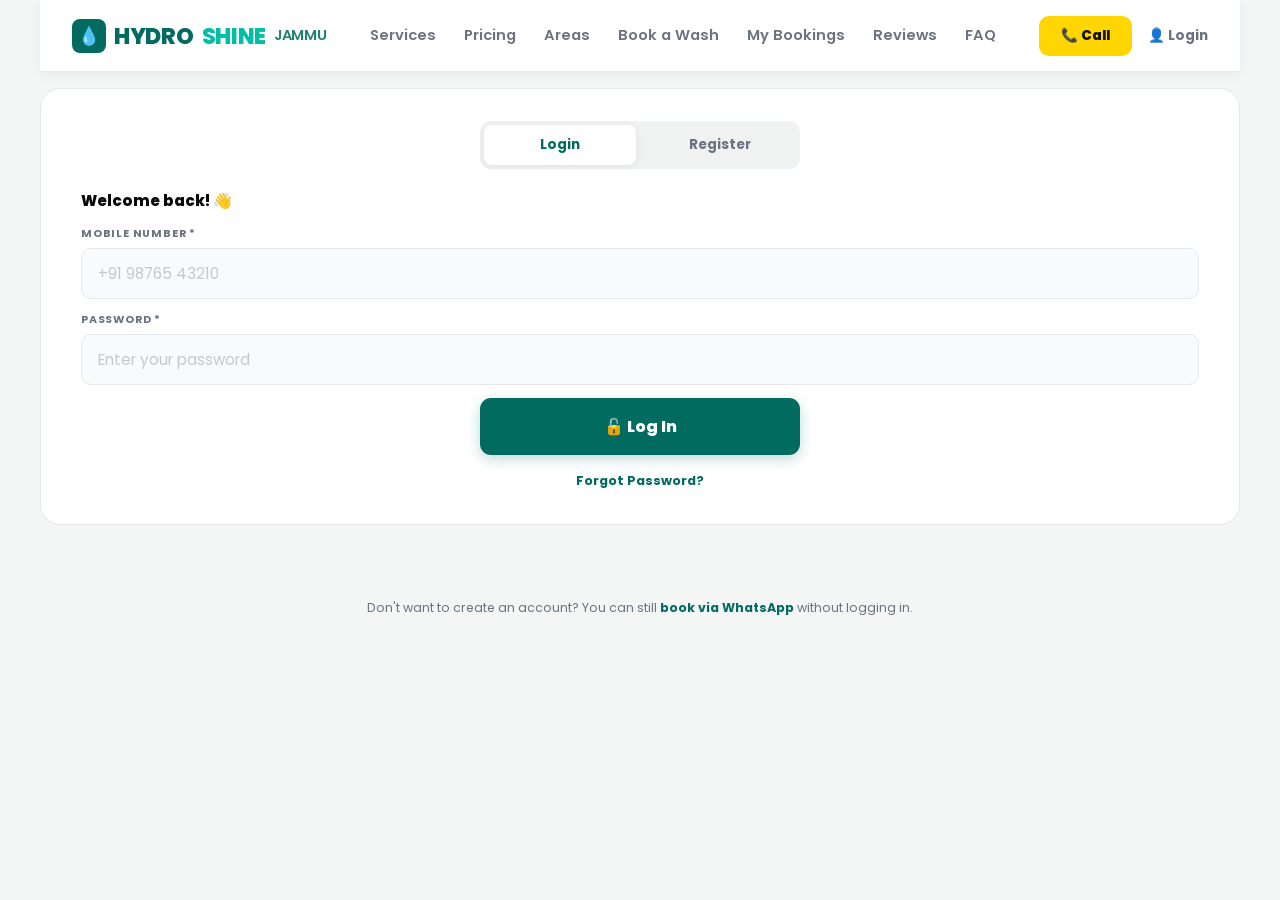
==== pages/account.html @ 2a0d4760 "Add files via upload" ====
<!DOCTYPE html>
<html lang="en">
<head>
<meta charset="UTF-8">
<meta name="viewport" content="width=device-width, initial-scale=1.0, maximum-scale=1.0, user-scalable=no">
<title>My Account — HydroShine Jammu</title>
<link href="https://fonts.googleapis.com/css2?family=Poppins:wght@400;500;600;700;800;900&display=swap" rel="stylesheet">
<link rel="stylesheet" href="app.css">
</head>
<body>

<!-- HEADER -->
<header class="header">
  <button class="back-btn" onclick="location.href='index.html'">←</button>
  <div class="header-logo desktop-only-logo" style="display:none"><div class="logo-ic">💧</div>HYDRO<span class="shine">SHINE</span> <span style="font-size:.65em;font-weight:600;opacity:.85">JAMMU</span></div>
  <div class="header-title">My Account</div>
  <a href="tel:9469793349" class="call-btn">📞 Call</a>
</header>

<!-- ───────── LOGGED OUT VIEW ───────── -->
<div id="authView" style="display:none">
  <div class="book-box rv" style="margin-top:16px">
    <div class="auth-tabs">
      <div class="auth-tab active" id="tabLogin" onclick="switchTab('login')">Login</div>
      <div class="auth-tab" id="tabRegister" onclick="switchTab('register')">Register</div>
    </div>

    <!-- LOGIN FORM -->
    <div id="loginForm">
      <h2 style="font-size:.95rem;margin-bottom:14px">Welcome back! 👋</h2>
      <div class="fg"><label>Mobile Number *</label><input class="fc" type="tel" id="l_phone" placeholder="+91 98765 43210" maxlength="15"><span class="ferr" id="le_phone">Enter a valid number</span></div>
      <div class="fg"><label>Password *</label><input class="fc" type="password" id="l_password" placeholder="Enter your password"><span class="ferr" id="le_password">Enter your password</span></div>
      <button class="sub-btn" id="loginBtn" onclick="doLogin()"><span id="loginTxt">🔓 Log In</span><div class="sp" id="loginSp"></div></button>
      <div style="text-align:center;margin-top:12px">
        <a href="forgot-password.html" style="color:var(--teal);font-size:.8rem;font-weight:700">Forgot Password?</a>
      </div>
      <div class="toast" id="loginToast"></div>
    </div>

    <!-- REGISTER FORM -->
    <div id="registerForm" style="display:none">
      <h2 style="font-size:.95rem;margin-bottom:14px">Create your account ✨</h2>
      <div class="fg"><label>Full Name *</label><input class="fc" type="text" id="r_name" placeholder="e.g. Rahul Sharma"><span class="ferr" id="re_name">Enter your name</span></div>
      <div class="fg"><label>Mobile Number *</label><input class="fc" type="tel" id="r_phone" placeholder="+91 98765 43210" maxlength="15"><span class="ferr" id="re_phone">Enter a valid number</span></div>
      <div class="fg"><label>Email *</label><input class="fc" type="email" id="r_email" placeholder="you@example.com"><span class="ferr" id="re_email">Enter a valid email (used for password reset)</span></div>
      <div class="fg"><label>Password *</label><input class="fc" type="password" id="r_password" placeholder="At least 6 characters"><span class="ferr" id="re_password">Min 6 characters required</span></div>
      <button class="sub-btn" id="registerBtn" onclick="doRegister()"><span id="registerTxt">✨ Create Account</span><div class="sp" id="registerSp"></div></button>
      <div class="toast" id="registerToast"></div>
    </div>
  </div>

  <div class="sec rv" style="text-align:center">
    <p style="font-size:.78rem;color:var(--gray);line-height:1.7">
      Don't want to create an account? You can still <a href="booking.html" style="color:var(--teal);font-weight:700">book via WhatsApp</a> without logging in.
    </p>
  </div>
</div>

<!-- ───────── LOGGED IN VIEW ───────── -->
<div id="profileView" style="display:none">
  <div class="profile-card rv">
    <div class="profile-avatar" id="avatarInitial">U</div>
    <div class="profile-name" id="profName">User</div>
    <div class="profile-detail" id="profPhone">📞 —</div>
    <div class="profile-detail" id="profEmail" style="display:none">✉️ —</div>
  </div>

  <div class="menu-list rv">
    <div class="menu-item" onclick="location.href='my-bookings.html'">
      <div class="mi-icon">📋</div>
      <div class="mi-text">My Bookings</div>
      <div class="mi-arrow">›</div>
    </div>
    <div class="menu-item" onclick="location.href='booking.html'">
      <div class="mi-icon">🚗</div>
      <div class="mi-text">Book a New Wash</div>
      <div class="mi-arrow">›</div>
    </div>
    <div class="menu-item" onclick="toggleEdit()">
      <div class="mi-icon">✏️</div>
      <div class="mi-text">Edit Profile</div>
      <div class="mi-arrow">›</div>
    </div>
    <div class="menu-item" onclick="window.open('https://wa.me/919469793349','_blank')">
      <div class="mi-icon">💬</div>
      <div class="mi-text">Contact Support</div>
      <div class="mi-arrow">›</div>
    </div>
    <div class="menu-item" onclick="doLogout()" style="border-color:rgba(239,68,68,.2)">
      <div class="mi-icon">🚪</div>
      <div class="mi-text" style="color:#EF4444">Log Out</div>
      <div class="mi-arrow">›</div>
    </div>
  </div>

  <!-- EDIT PROFILE FORM (hidden by default) -->
  <div class="book-box rv" id="editForm" style="display:none">
    <h2 style="font-size:.95rem">Edit Profile</h2>
    <div class="fg"><label>Full Name</label><input class="fc" type="text" id="e_name"></div>
    <div class="fg"><label>Email</label><input class="fc" type="email" id="e_email" placeholder="you@example.com"></div>
    <button class="sub-btn" id="saveBtn" onclick="saveProfile()"><span id="saveTxt">💾 Save Changes</span><div class="sp" id="saveSp"></div></button>
    <div class="toast" id="editToast"></div>
  </div>
</div>

<!-- BOTTOM NAV -->
<nav class="bottom-nav">
  <div class="bn-item" id="nav-home" onclick="location.href='index.html'"><div class="bn-ic">🏠</div><div class="bn-lbl">Home</div></div>
  <div class="bn-item" id="nav-services" onclick="location.href='index.html#services'"><div class="bn-ic">🚗</div><div class="bn-lbl">Services</div></div>
  <div class="bn-item" id="nav-bookings" onclick="location.href='my-bookings.html'"><div class="bn-ic">📋</div><div class="bn-lbl">My Bookings</div></div>
  <div class="bn-item" id="nav-call" onclick="location.href='tel:9469793349'"><div class="bn-ic">📞</div><div class="bn-lbl">Call</div></div>
  <div class="bn-item active" id="nav-account" onclick="location.href='account.html'"><div class="bn-ic">👤</div><div class="bn-lbl">Account</div></div>
</nav>

<script src="images.js"></script>
<script>window.HS_PAGE="account";</script>
<script src="app.js"></script>
<script>
function switchTab(tab){
  document.getElementById('tabLogin').classList.toggle('active', tab==='login');
  document.getElementById('tabRegister').classList.toggle('active', tab==='register');
  document.getElementById('loginForm').style.display = tab==='login' ? 'block':'none';
  document.getElementById('registerForm').style.display = tab==='register' ? 'block':'none';
}

function showAuthToast(id, type, msg){
  const t = document.getElementById(id);
  t.className = 'toast ' + type;
  t.textContent = msg;
  t.style.display = 'block';
  setTimeout(()=>t.style.display='none', 6000);
}

async function doLogin(){
  const phone = document.getElementById('l_phone').value.trim();
  const pass = document.getElementById('l_password').value;
  const ok = vf('l_phone','le_phone', /^[0-9+\s\-]{7,15}$/.test(phone)) & vf('l_password','le_password', pass.length>0);
  if(!ok) return;

  if(!BACKEND_URL){ showAuthToast('loginToast','bad','Backend not configured yet. Please ask the site owner to set it up.'); return; }

  const btn=document.getElementById('loginBtn'), txt=document.getElementById('loginTxt'), sp=document.getElementById('loginSp');
  btn.disabled=true; txt.textContent='Logging in…'; sp.style.display='block';

  try{
    const j = await apiPost('/api/login', {phone, password: pass});
    if(j.success){
      setToken(j.token);
      setUser(j.user);
      showAuthToast('loginToast','ok','✅ Logged in! Redirecting...');
      setTimeout(()=>location.reload(), 800);
    } else {
      showAuthToast('loginToast','bad', j.message || 'Login failed');
    }
  }catch(e){
    showAuthToast('loginToast','bad','Connection error. Please try again.');
  }
  btn.disabled=false; txt.textContent='🔓 Log In'; sp.style.display='none';
}

async function doRegister(){
  const name = document.getElementById('r_name').value.trim();
  const phone = document.getElementById('r_phone').value.trim();
  const email = document.getElementById('r_email').value.trim();
  const pass = document.getElementById('r_password').value;

  const ok =
    vf('r_name','re_name', name.length>=2) &
    vf('r_phone','re_phone', /^[0-9+\s\-]{7,15}$/.test(phone)) &
    vf('r_email','re_email', /^[^\s@]+@[^\s@]+\.[^\s@]+$/.test(email)) &
    vf('r_password','re_password', pass.length>=6);
  if(!ok) return;

  if(!BACKEND_URL){ showAuthToast('registerToast','bad','Backend not configured yet. Please ask the site owner to set it up.'); return; }

  const btn=document.getElementById('registerBtn'), txt=document.getElementById('registerTxt'), sp=document.getElementById('registerSp');
  btn.disabled=true; txt.textContent='Creating account…'; sp.style.display='block';

  try{
    const j = await apiPost('/api/register', {name, phone, email, password: pass});
    if(j.success){
      setToken(j.token);
      setUser(j.user);
      showAuthToast('registerToast','ok','✅ Account created! Redirecting...');
      setTimeout(()=>location.reload(), 800);
    } else {
      showAuthToast('registerToast','bad', j.message || 'Registration failed');
    }
  }catch(e){
    showAuthToast('registerToast','bad','Connection error. Please try again.');
  }
  btn.disabled=false; txt.textContent='✨ Create Account'; sp.style.display='none';
}

function doLogout(){
  if(BACKEND_URL) apiPost('/api/logout', {}, true).catch(()=>{});
  clearToken();
  location.reload();
}

function toggleEdit(){
  const el = document.getElementById('editForm');
  const user = getUser();
  if(user){
    document.getElementById('e_name').value = user.name || '';
    document.getElementById('e_email').value = user.email || '';
  }
  el.style.display = el.style.display==='none' ? 'block' : 'none';
  if(el.style.display==='block') el.scrollIntoView({behavior:'smooth'});
}

async function saveProfile(){
  const name = document.getElementById('e_name').value.trim();
  const email = document.getElementById('e_email').value.trim();
  if(!BACKEND_URL){ showAuthToast('editToast','bad','Backend not configured yet.'); return; }

  const btn=document.getElementById('saveBtn'), txt=document.getElementById('saveTxt'), sp=document.getElementById('saveSp');
  btn.disabled=true; txt.textContent='Saving…'; sp.style.display='block';

  try{
    const j = await apiPost('/api/profile', {name, email}, true);
    if(j.success){
      const user = getUser();
      user.name = name; user.email = email;
      setUser(user);
      showAuthToast('editToast','ok','✅ Profile updated!');
      renderProfile();
    } else {
      showAuthToast('editToast','bad', j.message || 'Update failed');
    }
  }catch(e){
    showAuthToast('editToast','bad','Connection error.');
  }
  btn.disabled=false; txt.textContent='💾 Save Changes'; sp.style.display='none';
}

function renderProfile(){
  const user = getUser();
  if(!user) return;
  document.getElementById('avatarInitial').textContent = (user.name||'U').charAt(0).toUpperCase();
  document.getElementById('profName').textContent = user.name || 'User';
  document.getElementById('profPhone').textContent = '📞 ' + (user.phone || '—');
  if(user.email){
    document.getElementById('profEmail').style.display = 'block';
    document.getElementById('profEmail').textContent = '✉️ ' + user.email;
  }
}

// INIT
if(isLoggedIn()){
  document.getElementById('profileView').style.display = 'block';
  renderProfile();
} else {
  document.getElementById('authView').style.display = 'block';
}
</script>
</body>
</html>
---- pages/app.css ----
:root{
  --teal:#006B5E;--teal2:#00897B;--teal3:#00BFA5;
  --yellow:#FFD600;--yellow2:#FFC107;
  --dark:#0A0A0A;--white:#FFFFFF;
  --bg:#F4F6F5;--card:#FFFFFF;
  --gray:#6B7280;--gray2:#9CA3AF;
  --border:#E5E7EB;
  --font:'Poppins',sans-serif;
  --r:14px;--r-sm:10px;--bottom-h:68px;
}
*{margin:0;padding:0;box-sizing:border-box;-webkit-tap-highlight-color:transparent}
html{scroll-behavior:smooth}
body{font-family:var(--font);background:var(--bg);color:var(--dark);max-width:480px;margin:0 auto;min-height:100vh;overflow-x:hidden;padding-bottom:var(--bottom-h)}
a{text-decoration:none;color:inherit}
button{cursor:pointer;font-family:var(--font);border:none}
::-webkit-scrollbar{display:none}

/* OFFER BAR */
.offer-bar{background:var(--yellow);padding:9px 16px;text-align:center;font-size:.72rem;font-weight:700;color:#111;line-height:1.5}
.offer-bar span{color:var(--teal);font-size:.82rem}

/* HEADER */
.header{background:var(--teal);padding:0 16px;height:58px;display:flex;align-items:center;justify-content:space-between;position:sticky;top:0;z-index:100;box-shadow:0 2px 12px rgba(0,0,0,.2)}
.header-logo{display:flex;align-items:center;gap:8px;color:#fff;font-size:1.1rem;font-weight:800;letter-spacing:-.3px}
.logo-ic{width:34px;height:34px;background:rgba(255,255,255,.18);border-radius:8px;display:flex;align-items:center;justify-content:center;font-size:1.1rem}
.shine{color:var(--yellow)}
.call-btn{background:var(--yellow);color:#111;padding:7px 14px;border-radius:8px;font-size:.75rem;font-weight:800;display:flex;align-items:center;gap:5px}
.hbg-btn{background:rgba(255,255,255,.15);border:none;color:#fff;width:36px;height:36px;border-radius:8px;display:flex;align-items:center;justify-content:center;font-size:1.1rem;cursor:pointer}
.back-btn{background:rgba(255,255,255,.15);border:none;color:#fff;width:36px;height:36px;border-radius:8px;display:flex;align-items:center;justify-content:center;font-size:1.2rem;cursor:pointer}
.header-title{color:#fff;font-size:1.02rem;font-weight:800}

/* DRAWER */
.drawer-overlay{display:none;position:fixed;inset:0;z-index:200;background:rgba(0,0,0,.55)}
.drawer-overlay.show{display:block}
.drawer{position:fixed;top:0;left:-280px;bottom:0;width:280px;z-index:201;background:#fff;transition:left .3s ease;overflow-y:auto}
.drawer.open{left:0}
.drawer-head{background:var(--teal);padding:20px 18px;display:flex;align-items:center;gap:10px}
.drawer-head .logo-text{color:#fff;font-size:1.05rem;font-weight:800}
.drawer-close{margin-left:auto;background:rgba(255,255,255,.15);border:none;color:#fff;width:32px;height:32px;border-radius:8px;font-size:1.1rem;cursor:pointer;display:flex;align-items:center;justify-content:center}
.drawer-links a{display:flex;align-items:center;gap:12px;padding:14px 18px;font-size:.88rem;font-weight:600;color:#333;border-bottom:1px solid #f0f0f0;transition:background .15s}
.drawer-links a:hover,.drawer-links a:active{background:#f5faf8;color:var(--teal)}
.drawer-links a .di{font-size:1rem;width:20px;text-align:center}
.drawer-contact{padding:16px 18px;background:#f8faf9;border-top:1px solid #eee}
.drawer-contact h4{font-size:.72rem;font-weight:700;color:var(--gray);text-transform:uppercase;letter-spacing:1px;margin-bottom:10px}
.drawer-contact a{display:flex;align-items:center;gap:8px;font-size:.84rem;font-weight:600;color:#333;margin-bottom:8px}

/* SECTIONS */
.sec{padding:16px 16px}
.sec-head{display:flex;align-items:center;justify-content:space-between;margin-bottom:14px}
.sec-head h2{font-size:.97rem;font-weight:800;color:var(--dark)}
.view-all{background:var(--yellow);color:#111;padding:6px 14px;border-radius:100px;font-size:.7rem;font-weight:700}
.divider{height:8px;background:var(--bg)}
.sec-ey{font-size:.68rem;font-weight:700;color:var(--teal);letter-spacing:1.5px;text-transform:uppercase;margin-bottom:6px}

/* HERO SLIDER */
.hero-slider{position:relative;overflow:hidden;background:#000;border-bottom:1px solid #eee}
.slides{display:flex;transition:transform .42s ease}
.slide{min-width:100%;position:relative;overflow:hidden}
.slide-img{width:100%;height:215px;object-fit:cover;object-position:center;display:block}
.slide-overlay{position:absolute;inset:0;background:linear-gradient(90deg,rgba(0,60,52,.88) 0%,rgba(0,50,44,.45) 55%,transparent 100%)}
.slide-content{position:absolute;inset:0;padding:20px 18px;display:flex;flex-direction:column;justify-content:center}
.slide-tag{display:inline-block;background:var(--yellow);color:#111;font-size:.6rem;font-weight:800;padding:4px 10px;border-radius:100px;margin-bottom:9px;letter-spacing:.5px;text-transform:uppercase;width:fit-content}
.slide-h{font-size:1.08rem;font-weight:900;color:#fff;line-height:1.2;margin-bottom:5px;max-width:200px;letter-spacing:-.3px}
.slide-sub{font-size:.7rem;color:rgba(255,255,255,.85);margin-bottom:12px;line-height:1.5;max-width:190px}
.slide-price{display:flex;align-items:baseline;gap:7px;margin-bottom:13px}
.slide-price .new{font-size:1.3rem;font-weight:900;color:var(--yellow)}
.slide-price .old{font-size:.75rem;color:rgba(255,255,255,.45);text-decoration:line-through}
.slide-book{display:inline-flex;align-items:center;gap:6px;background:var(--yellow);color:#111;padding:9px 16px;border-radius:9px;font-size:.78rem;font-weight:800;width:fit-content}
.slide-dots{display:flex;justify-content:center;gap:6px;padding:10px 0 8px;background:#fff}
.dot{width:6px;height:6px;border-radius:50%;background:var(--border);transition:all .2s;cursor:pointer}
.dot.active{width:20px;border-radius:3px;background:var(--teal)}

/* SERVICE GRID */
.svc-grid{display:grid;grid-template-columns:repeat(4,1fr);gap:10px}
.svc-item{background:var(--card);border:1.5px solid var(--border);border-radius:var(--r);overflow:hidden;cursor:pointer;transition:all .18s}
.svc-item:active{transform:scale(.94);opacity:.9}
.svc-item:hover{border-color:var(--teal3)}
.svc-img{width:100%;aspect-ratio:1/1;object-fit:cover;object-position:center;display:block}
.svc-lbl{font-size:.6rem;font-weight:700;color:var(--dark);text-align:center;padding:6px 3px 7px;line-height:1.3;background:#fff}

/* PRICING SCROLL */
.price-scroll{display:flex;gap:12px;overflow-x:auto;padding-bottom:4px;scroll-snap-type:x mandatory}
.price-scroll::-webkit-scrollbar{display:none}
.price-card{min-width:190px;background:var(--card);border:1.5px solid var(--border);border-radius:var(--r);overflow:hidden;scroll-snap-align:start;flex-shrink:0;transition:border-color .2s}
.price-card:hover{border-color:var(--teal3)}
.price-card.featured{background:linear-gradient(145deg,#003D35,#005046);border-color:var(--teal3)}
.pc-img{width:100%;height:108px;object-fit:cover;object-position:center;display:block}
.pc-body{padding:13px 13px 15px}
.pc-badge{display:inline-block;background:var(--yellow);color:#111;font-size:.58rem;font-weight:800;padding:3px 8px;border-radius:100px;text-transform:uppercase;letter-spacing:.5px;margin-bottom:7px}
.pc-name{font-size:.84rem;font-weight:700;margin-bottom:5px;color:var(--dark)}
.price-card.featured .pc-name{color:#fff}
.pc-price{font-size:1.5rem;font-weight:900;color:var(--teal);line-height:1;margin-bottom:2px}
.price-card.featured .pc-price{color:var(--yellow)}
.pc-price sup{font-size:.75rem;vertical-align:super}
.pc-per{font-size:.67rem;color:var(--gray2);margin-bottom:9px}
.price-card.featured .pc-per{color:rgba(255,255,255,.5)}
.pc-feats{list-style:none;display:flex;flex-direction:column;gap:5px;margin-bottom:11px}
.pc-feat{display:flex;align-items:center;gap:5px;font-size:.69rem;color:var(--gray)}
.price-card.featured .pc-feat{color:rgba(255,255,255,.75)}
.pc-feat::before{content:'✓';color:var(--teal);font-weight:800;font-size:.67rem;flex-shrink:0}
.price-card.featured .pc-feat::before{color:var(--teal3)}
.pc-feat.no{opacity:.4}
.pc-feat.no::before{content:'—';color:var(--gray2)}
.pc-btn{display:block;width:100%;text-align:center;background:var(--teal);color:#fff;padding:10px;border-radius:9px;font-size:.77rem;font-weight:700;border:none;cursor:pointer;transition:background .2s}
.price-card.featured .pc-btn{background:var(--yellow);color:#111}

/* ADDONS */
.addon-grid{display:grid;grid-template-columns:repeat(2,1fr);gap:10px}
.addon-card{background:var(--card);border:1.5px solid var(--border);border-radius:var(--r);overflow:hidden;cursor:pointer;transition:all .2s}
.addon-card:hover{border-color:var(--teal3)}
.addon-card:active{transform:scale(.97)}
.addon-img{width:100%;height:88px;object-fit:cover;object-position:center;display:block}
.addon-body{padding:9px 12px 11px}
.addon-body h4{font-size:.78rem;font-weight:700;margin-bottom:2px}
.addon-price{font-size:.85rem;font-weight:800;color:var(--teal)}

/* WHY US */
.why-grid{display:grid;grid-template-columns:repeat(2,1fr);gap:10px}
.why-card{background:var(--card);border:1.5px solid var(--border);border-radius:var(--r);padding:14px 12px;text-align:center;transition:all .2s}
.why-card:hover{border-color:var(--teal3);background:#f0faf8}
.why-card .wico{font-size:1.6rem;margin-bottom:8px}
.why-card h4{font-size:.78rem;font-weight:700;margin-bottom:4px}
.why-card p{font-size:.7rem;color:var(--gray);line-height:1.5}

/* AREAS */
.areas-wrap{display:flex;flex-wrap:wrap;gap:8px}
.area-chip{background:var(--card);border:1.5px solid var(--border);padding:7px 12px;border-radius:100px;font-size:.72rem;font-weight:600;color:var(--gray);display:flex;align-items:center;gap:5px;transition:all .2s}
.area-chip:hover{border-color:var(--teal);color:var(--teal);background:#f0faf8}

/* FORM ELEMENTS */
.book-box{background:var(--card);margin:0 16px 16px;border-radius:var(--r);border:1.5px solid var(--border);padding:20px 16px}
.book-box h2{font-size:1rem;font-weight:800;margin-bottom:18px;color:var(--dark)}
.fg{display:flex;flex-direction:column;gap:6px;margin-bottom:13px}
.fg label{font-size:.68rem;font-weight:700;color:var(--gray);letter-spacing:.8px;text-transform:uppercase}
.fc{background:#F8FAFB;border:1.5px solid var(--border);color:var(--dark);padding:11px 13px;border-radius:10px;font-size:.87rem;font-family:var(--font);outline:none;width:100%;transition:border-color .2s,box-shadow .2s;-webkit-appearance:none}
.fc:focus{border-color:var(--teal);box-shadow:0 0 0 3px rgba(0,107,94,.1)}
.fc::placeholder{color:#C5C9CE}
.fc option{background:#fff}
textarea.fc{resize:vertical;min-height:78px}
.fc.err{border-color:#EF4444}
.ferr{font-size:.68rem;color:#EF4444;margin-top:2px;display:none}
.frow2{display:grid;grid-template-columns:1fr 1fr;gap:10px}
.sub-btn{width:100%;background:var(--teal);color:#fff;border:none;padding:14px;border-radius:11px;font-size:.92rem;font-weight:800;display:flex;align-items:center;justify-content:center;gap:9px;transition:all .2s;margin-top:4px;box-shadow:0 4px 14px rgba(0,107,94,.25)}
.sub-btn:hover:not(:disabled){background:var(--teal2);transform:translateY(-1px)}
.sub-btn:disabled{opacity:.5;cursor:not-allowed}
.sub-btn.outline{background:transparent;color:var(--teal);border:1.5px solid var(--teal);box-shadow:none}
.sub-btn.outline:hover{background:rgba(0,107,94,.06)}
.sub-btn.danger{background:#EF4444;box-shadow:0 4px 14px rgba(239,68,68,.25)}
.sub-btn.danger:hover{background:#dc2626}
.sp{width:16px;height:16px;border:2px solid rgba(255,255,255,.3);border-top-color:#fff;border-radius:50%;animation:spin .6s linear infinite;display:none}
@keyframes spin{to{transform:rotate(360deg)}}
.toast{display:none;margin-top:12px;padding:12px 14px;border-radius:10px;font-size:.82rem;font-weight:600;text-align:center}
.toast.ok{background:rgba(0,191,165,.1);border:1.5px solid rgba(0,191,165,.3);color:var(--teal)}
.toast.bad{background:rgba(239,68,68,.1);border:1.5px solid rgba(239,68,68,.25);color:#EF4444}

/* REVIEWS */
.rev-scroll{display:flex;gap:12px;overflow-x:auto;padding-bottom:4px;scroll-snap-type:x mandatory}
.rev-card{min-width:260px;background:var(--card);border:1.5px solid var(--border);border-radius:var(--r);padding:16px;scroll-snap-align:start;flex-shrink:0}
.rev-card:hover{border-color:var(--teal3)}
.stars{color:var(--yellow2);font-size:.82rem;letter-spacing:2px;margin-bottom:8px}
.rev-text{font-size:.78rem;color:var(--gray);line-height:1.7;font-style:italic;margin-bottom:12px}
.rev-who{display:flex;align-items:center;gap:8px}
.rev-av{width:34px;height:34px;border-radius:50%;background:linear-gradient(135deg,var(--teal),var(--teal3));display:flex;align-items:center;justify-content:center;font-weight:800;font-size:.85rem;color:#fff;flex-shrink:0}
.rev-name{font-size:.8rem;font-weight:700}
.rev-loc{font-size:.68rem;color:var(--gray2)}

/* FAQ */
.faq-list{display:flex;flex-direction:column;gap:8px}
.faqq{background:var(--card);border:1.5px solid var(--border);border-radius:var(--r-sm);overflow:hidden}
.faqq button{width:100%;background:none;border:none;color:var(--dark);padding:14px 16px;text-align:left;font-size:.83rem;font-weight:700;display:flex;justify-content:space-between;align-items:center;gap:12px;cursor:pointer}
.faqq .arr{color:var(--gray2);font-size:.65rem;transition:transform .25s;flex-shrink:0}
.faqq.open .arr{transform:rotate(180deg)}
.faqq .ans{max-height:0;overflow:hidden;transition:max-height .3s ease,padding .3s;padding:0 16px}
.faqq.open .ans{padding:0 16px 14px;max-height:180px}
.faqq .ans p{font-size:.78rem;color:var(--gray);line-height:1.75}

/* CONTACT */
.contact-strip{background:var(--teal);margin:0 16px 16px;border-radius:var(--r);padding:18px 16px}
.contact-strip h3{font-size:.9rem;font-weight:800;color:#fff;margin-bottom:12px}
.cl{display:flex;align-items:center;gap:10px;font-size:.83rem;font-weight:600;color:rgba(255,255,255,.9);margin-bottom:8px}
.cl .ci{font-size:.9rem;width:18px;text-align:center}
.wa-btn-full{display:flex;align-items:center;justify-content:center;gap:8px;background:var(--yellow);color:#111;padding:13px;border-radius:10px;font-size:.88rem;font-weight:800;margin-top:14px}

/* FOOTER */
.footer{background:var(--dark);padding:20px 16px;text-align:center}
.footer .logo-ft{display:flex;align-items:center;justify-content:center;gap:8px;font-size:1.05rem;font-weight:800;color:#fff;margin-bottom:8px}
.footer p{font-size:.72rem;color:#666;line-height:1.65}
.footer .ft-copy{font-size:.66rem;color:#444;margin-top:12px;padding-top:12px;border-top:1px solid #222}

/* BOTTOM NAV */
.bottom-nav{position:fixed;bottom:0;left:50%;transform:translateX(-50%);width:100%;max-width:480px;height:var(--bottom-h);background:#fff;border-top:1.5px solid var(--border);display:flex;z-index:100;box-shadow:0 -4px 20px rgba(0,0,0,.08)}
.bn-item{flex:1;display:flex;flex-direction:column;align-items:center;justify-content:center;gap:4px;cursor:pointer;transition:all .15s;padding:8px 0}
.bn-item.active .bn-ic,.bn-item.active .bn-lbl{color:var(--teal)}
.bn-item.active .bn-lbl{font-weight:700}
.bn-ic{font-size:1.25rem;color:var(--gray2);transition:color .2s}
.bn-lbl{font-size:.6rem;color:var(--gray2);font-weight:500;transition:color .2s}

/* WA FLOAT */
.wa-fl{position:fixed;bottom:80px;right:16px;z-index:200;width:50px;height:50px;border-radius:50%;background:#25D366;display:flex;align-items:center;justify-content:center;font-size:1.5rem;box-shadow:0 4px 16px rgba(37,211,102,.5);animation:wap 2.5s ease infinite}
@keyframes wap{0%,100%{box-shadow:0 4px 16px rgba(37,211,102,.4)}50%{box-shadow:0 4px 28px rgba(37,211,102,.75)}}

/* REVEAL */
.rv{opacity:0;transform:translateY(18px);transition:opacity .5s ease,transform .5s ease}
.rv.in{opacity:1;transform:none}

/* ───────── BOOKING CARDS (My Bookings page) ───────── */
.bk-card{background:var(--card);border:1.5px solid var(--border);border-radius:var(--r);padding:16px;margin-bottom:12px}
.bk-top{display:flex;justify-content:space-between;align-items:flex-start;margin-bottom:10px;gap:10px}
.bk-service{font-size:.9rem;font-weight:700;line-height:1.3}
.bk-status{font-size:.65rem;font-weight:800;padding:4px 10px;border-radius:100px;text-transform:uppercase;letter-spacing:.5px;white-space:nowrap}
.bk-status.pending{background:rgba(255,193,7,.15);color:#B45309}
.bk-status.confirmed{background:rgba(0,191,165,.15);color:var(--teal)}
.bk-status.cancelled{background:rgba(239,68,68,.12);color:#EF4444}
.bk-status.rejected{background:rgba(239,68,68,.12);color:#EF4444}
.bk-status.completed{background:rgba(99,102,241,.12);color:#6366F1}
.bk-row{display:flex;align-items:center;gap:7px;font-size:.78rem;color:var(--gray);margin-bottom:5px}
.bk-row .bi{width:16px;text-align:center;flex-shrink:0}
.bk-actions{display:flex;gap:8px;margin-top:12px}
.bk-cancel-btn{flex:1;background:rgba(239,68,68,.08);color:#EF4444;border:1.5px solid rgba(239,68,68,.25);padding:9px;border-radius:9px;font-size:.78rem;font-weight:700;transition:all .2s}
.bk-cancel-btn:hover{background:#EF4444;color:#fff}
.bk-cancel-btn:disabled{opacity:.4;cursor:not-allowed}
.empty-state{text-align:center;padding:40px 20px;color:var(--gray)}
.empty-state .es-icon{font-size:2.5rem;margin-bottom:12px}
.empty-state h3{font-size:.95rem;font-weight:700;margin-bottom:6px;color:var(--dark)}
.empty-state p{font-size:.8rem;margin-bottom:16px}

/* ───────── ACCOUNT PAGE ───────── */
.auth-tabs{display:flex;gap:8px;margin-bottom:20px;background:#F0F2F1;padding:4px;border-radius:11px}
.auth-tab{flex:1;text-align:center;padding:10px;border-radius:8px;font-size:.85rem;font-weight:700;color:var(--gray);transition:all .2s;cursor:pointer}
.auth-tab.active{background:#fff;color:var(--teal);box-shadow:0 2px 8px rgba(0,0,0,.06)}
.profile-card{background:var(--card);border:1.5px solid var(--border);border-radius:var(--r);padding:20px;text-align:center;margin:16px}
.profile-avatar{width:64px;height:64px;border-radius:50%;background:linear-gradient(135deg,var(--teal),var(--teal3));display:flex;align-items:center;justify-content:center;font-size:1.6rem;font-weight:800;color:#fff;margin:0 auto 12px}
.profile-name{font-size:1.05rem;font-weight:800;margin-bottom:3px}
.profile-detail{font-size:.8rem;color:var(--gray);margin-bottom:2px}
.menu-list{margin:0 16px}
.menu-item{background:var(--card);border:1.5px solid var(--border);border-radius:var(--r-sm);padding:14px 16px;display:flex;align-items:center;gap:12px;margin-bottom:8px;transition:all .2s;cursor:pointer}
.menu-item:hover{border-color:var(--teal3);background:#f0faf8}
.menu-item .mi-icon{font-size:1.2rem;width:24px;text-align:center}
.menu-item .mi-text{flex:1;font-size:.85rem;font-weight:600}
.menu-item .mi-arrow{color:var(--gray2);font-size:.85rem}

/* ═══════════════════════════════════════════════════════════
   DESKTOP / TABLET LAYOUT (≥ 900px)
   Mobile keeps the app-style single column above; on wider
   screens we expand to a full website layout.
   ═══════════════════════════════════════════════════════════ */
@media (min-width: 900px) {
  body{
    max-width:none;
    padding-bottom:0;
  }

  /* Hide mobile bottom nav, mobile-only WA float repositioned */
  .bottom-nav{display:none}
  .wa-fl{bottom:28px;right:28px}

  /* Offer bar full width text */
  .offer-bar{font-size:.85rem;padding:10px 16px}
  .offer-bar span{font-size:.95rem}

  /* HEADER becomes full website navbar */
  .header{
    max-width:1200px;margin:0 auto;width:100%;
    padding:0 32px;height:72px;
    background:transparent;position:static;box-shadow:none;
  }
  .header-logo{font-size:1.4rem;color:var(--teal)}
  .header-logo .logo-ic{background:var(--teal);color:#fff}
  .header-logo .shine{color:var(--teal3)}
  .hbg-btn{display:none}
  .call-btn{padding:10px 22px;font-size:.85rem;border-radius:10px}
  .back-btn{background:var(--teal-dim, rgba(0,107,94,.08));color:var(--teal)}
  .header-title{color:var(--dark);font-size:1.3rem}

  /* Add a sticky wrapper bg behind header on scroll-like full bar */
  body > .header{
    position:sticky;top:0;z-index:100;
    background:#fff;
    box-shadow:0 2px 12px rgba(0,0,0,.05);
    border-bottom:1px solid var(--border);
  }

  /* DESKTOP NAV LINKS (injected via JS into header) */
  .desktop-nav{display:flex;gap:28px;align-items:center;margin:0 auto}
  .desktop-nav a{font-size:.92rem;font-weight:600;color:var(--gray);transition:color .2s}
  .desktop-nav a:hover{color:var(--teal)}
  .desktop-nav a.active{color:var(--teal)}

  /* Drawer not used on desktop */
  .drawer,.drawer-overlay{display:none !important}

  /* Generic page content wrapper */
  .hero-slider, .sec, .book-box, .contact-strip, .footer, .divider{
    max-width:1200px;margin-left:auto;margin-right:auto;
  }
  .divider{display:none}

  /* HERO SLIDER - bigger, side content */
  .hero-slider{border-radius:20px;margin-top:24px;overflow:hidden;border:1px solid var(--border)}
  .slide-img{height:420px}
  .slide-content{padding:48px 64px}
  .slide-tag{font-size:.78rem;padding:6px 16px}
  .slide-h{font-size:2.4rem;max-width:480px;line-height:1.15}
  .slide-sub{font-size:1rem;max-width:420px;margin-bottom:24px}
  .slide-price .new{font-size:2.2rem}
  .slide-price .old{font-size:1.1rem}
  .slide-book{padding:14px 32px;font-size:1rem;border-radius:12px}
  .slide-dots{padding:14px 0}
  .dot{width:8px;height:8px}
  .dot.active{width:28px}

  /* SECTION HEADERS bigger */
  .sec{padding:48px 32px}
  .sec-head h2{font-size:1.5rem}
  .sec-ey{font-size:.8rem}
  .view-all{font-size:.8rem;padding:8px 18px}

  /* SERVICE GRID -> 8 across on desktop */
  .svc-grid{grid-template-columns:repeat(8,1fr);gap:16px}
  .svc-lbl{font-size:.78rem;padding:10px 6px}

  /* PRICING -> grid not scroll */
  .price-scroll{display:grid;grid-template-columns:repeat(5,1fr);overflow:visible;gap:18px}
  .price-card{min-width:0}
  .price-card.featured{transform:scale(1.04)}
  .pc-img{height:140px}
  .pc-name{font-size:.95rem}
  .pc-price{font-size:1.9rem}

  /* ADDONS -> 4 across */
  .addon-grid{grid-template-columns:repeat(4,1fr)}
  .addon-img{height:120px}

  /* WHY US -> 3 across */
  .why-grid{grid-template-columns:repeat(3,1fr);gap:16px}
  .why-card{padding:24px 18px}
  .why-card .wico{font-size:2.2rem}
  .why-card h4{font-size:.95rem}
  .why-card p{font-size:.82rem}

  /* REVIEWS -> grid */
  .rev-scroll{display:grid;grid-template-columns:repeat(3,1fr);overflow:visible}
  .rev-card{min-width:0}

  /* FAQ centered narrower */
  .faq-list{max-width:760px;margin:0 auto}

  /* BOOKING / FORM PAGES — two-column layout */
  .book-box{padding:32px 40px;border-radius:20px;margin:24px auto}
  .book-box h2{font-size:1.3rem}
  .frow2{gap:16px}
  .fc{padding:13px 16px;font-size:.95rem}
  .sub-btn{padding:16px;font-size:1rem;max-width:320px;margin-left:auto;margin-right:auto}

  /* CONTACT STRIP */
  .contact-strip{padding:32px 40px;border-radius:20px;margin:24px auto}
  .contact-strip h3{font-size:1.2rem}
  .cl{font-size:.92rem}
  .wa-btn-full{max-width:280px;margin:14px auto 0}

  /* FOOTER */
  .footer{padding:40px 32px;border-radius:0;text-align:center}
  .footer p{max-width:600px;margin:0 auto}

  /* MY BOOKINGS / ADMIN cards grid on desktop */
  #bookingsList, #adminList{display:grid;grid-template-columns:repeat(2,1fr);gap:14px;align-items:start}
  .bk-card{margin-bottom:0}

  /* PROFILE / ACCOUNT centered card */
  .profile-card{max-width:420px;margin:24px auto}
  .menu-list{max-width:420px;margin:0 auto}

  /* AUTH TABS narrower */
  .auth-tabs{max-width:320px;margin:0 auto 20px}

  /* AREAS chips wrap nicer */
  .areas-wrap{justify-content:flex-start}

  /* ADMIN stat row */
  .stat-row{max-width:1200px;margin:0 auto;padding:0 32px 16px}
  .filter-row{max-width:1200px;margin:0 auto;padding:0 32px 16px;overflow:visible;flex-wrap:wrap}
}

@media (min-width: 1300px) {
  .svc-grid{grid-template-columns:repeat(8,1fr)}
  .slide-img{height:480px}
}

/* Sub-pages (booking/account/my-bookings): swap back-button header for full logo+nav header on desktop */
@media (min-width: 900px) {
  .back-btn{display:none}
  .header-title{display:none}
  .desktop-only-logo{display:flex !important}
}
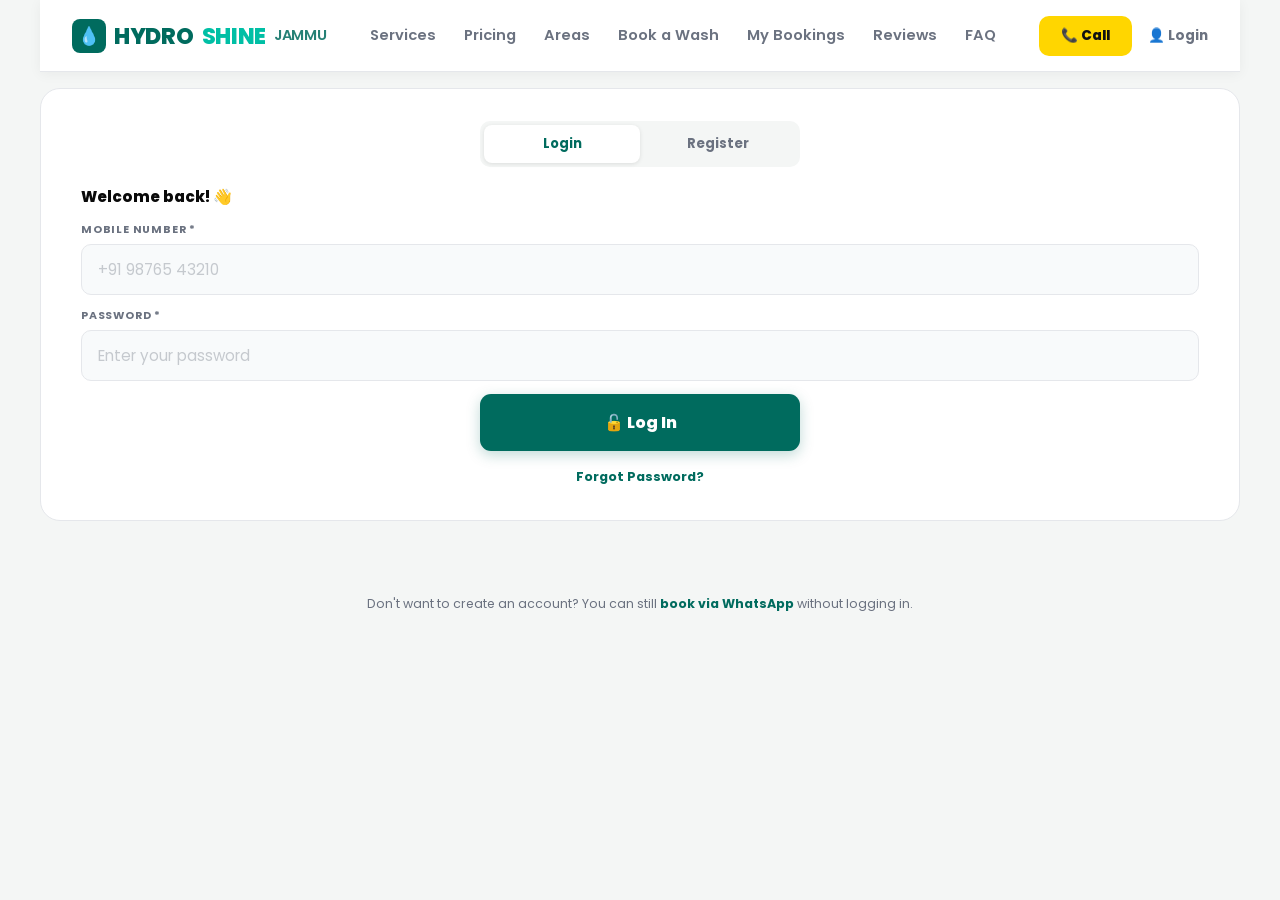
==== commit d1866159: "Add files via upload" ====
--- a/pages/account.html
+++ b/pages/account.html
@@ -6,6 +6,41 @@
 <title>My Account — HydroShine Jammu</title>
 <link href="https://fonts.googleapis.com/css2?family=Poppins:wght@400;500;600;700;800;900&display=swap" rel="stylesheet">
 <link rel="stylesheet" href="app.css">
+<style>
+/* ── BACKEND WARNING BANNER ── */
+.no-backend-banner{display:none;background:#FFF3CD;border:1.5px solid #FFCA2C;border-radius:10px;padding:12px 14px;margin:14px 16px 0;font-size:.76rem;font-weight:600;color:#664D03;line-height:1.6}
+.no-backend-banner strong{color:#333;display:block;margin-bottom:2px}
+
+/* ── PROFILE CARD ── */
+.profile-card{background:linear-gradient(145deg,#003D35,#005046);margin:16px;border-radius:16px;padding:24px 20px 20px;display:flex;flex-direction:column;align-items:center;gap:6px;box-shadow:0 4px 20px rgba(0,107,94,.3)}
+.profile-avatar{width:72px;height:72px;border-radius:50%;background:var(--yellow);color:#111;font-size:1.9rem;font-weight:900;display:flex;align-items:center;justify-content:center;margin-bottom:4px;box-shadow:0 2px 12px rgba(0,0,0,.25)}
+.profile-name{color:#fff;font-size:1.05rem;font-weight:800;letter-spacing:-.2px}
+.profile-detail{font-size:.79rem;color:rgba(255,255,255,.7);font-weight:500}
+.profile-badge{background:rgba(255,255,255,.12);border-radius:100px;padding:4px 12px;font-size:.67rem;font-weight:700;color:rgba(255,255,255,.8);letter-spacing:.5px;text-transform:uppercase;margin-top:2px}
+
+/* ── INFO GRID ── */
+.info-grid{margin:0 16px 16px;display:grid;grid-template-columns:1fr 1fr;gap:10px}
+.info-tile{background:#fff;border:1.5px solid var(--border);border-radius:12px;padding:13px 14px}
+.info-tile .it-label{font-size:.62rem;font-weight:700;color:var(--gray2);text-transform:uppercase;letter-spacing:.8px;margin-bottom:4px}
+.info-tile .it-value{font-size:.84rem;font-weight:700;color:var(--dark)}
+.info-tile.full{grid-column:1/-1}
+
+/* ── MENU LIST ── */
+.menu-list{margin:0 16px 16px;display:flex;flex-direction:column;gap:8px}
+.menu-item{background:#fff;border:1.5px solid var(--border);border-radius:12px;padding:14px 16px;display:flex;align-items:center;gap:13px;cursor:pointer;transition:all .18s}
+.menu-item:active{background:var(--bg);transform:scale(.98)}
+.mi-icon{font-size:1.2rem;width:28px;text-align:center;flex-shrink:0}
+.mi-text{flex:1;font-size:.86rem;font-weight:700;color:var(--dark)}
+.mi-arrow{font-size:1.2rem;color:var(--gray2);font-weight:400}
+
+/* ── AUTH TABS ── */
+.auth-tabs{display:flex;gap:0;background:var(--bg);border-radius:10px;padding:4px;margin-bottom:18px}
+.auth-tab{flex:1;text-align:center;padding:9px;border-radius:8px;font-size:.82rem;font-weight:700;color:var(--gray);cursor:pointer;transition:all .18s}
+.auth-tab.active{background:#fff;color:var(--teal);box-shadow:0 1px 4px rgba(0,0,0,.1)}
+
+/* ── LOADING SKELETON ── */
+.profile-loading{margin:16px;border-radius:16px;background:#e8efee;height:180px;display:flex;align-items:center;justify-content:center;color:var(--gray);font-size:.82rem;font-weight:600}
+</style>
 </head>
 <body>
 
@@ -16,6 +51,12 @@
   <div class="header-title">My Account</div>
   <a href="tel:9469793349" class="call-btn">📞 Call</a>
 </header>
+
+<!-- NO BACKEND WARNING -->
+<div class="no-backend-banner" id="noBackendBanner">
+  <strong>⚠️ Backend Not Connected</strong>
+  Open <code>app.js</code> and set <code>BACKEND_URL</code> to your deployed Worker URL. Login/Register will not work until then.
+</div>
 
 <!-- ───────── LOGGED OUT VIEW ───────── -->
 <div id="authView" style="display:none">
@@ -58,14 +99,34 @@
 
 <!-- ───────── LOGGED IN VIEW ───────── -->
 <div id="profileView" style="display:none">
-  <div class="profile-card rv">
+
+  <!-- Loading state -->
+  <div class="profile-loading" id="profileLoading">Loading your profile…</div>
+
+  <!-- Profile card (hidden until loaded) -->
+  <div class="profile-card rv" id="profileCard" style="display:none">
     <div class="profile-avatar" id="avatarInitial">U</div>
     <div class="profile-name" id="profName">User</div>
-    <div class="profile-detail" id="profPhone">📞 —</div>
-    <div class="profile-detail" id="profEmail" style="display:none">✉️ —</div>
-  </div>
-
-  <div class="menu-list rv">
+    <div class="profile-badge">Verified Customer</div>
+  </div>
+
+  <!-- Info tiles (hidden until loaded) -->
+  <div class="info-grid rv" id="infoGrid" style="display:none">
+    <div class="info-tile">
+      <div class="it-label">📞 Phone</div>
+      <div class="it-value" id="profPhone">—</div>
+    </div>
+    <div class="info-tile">
+      <div class="it-label">✉️ Email</div>
+      <div class="it-value" id="profEmail" style="font-size:.74rem;word-break:break-all">—</div>
+    </div>
+    <div class="info-tile full">
+      <div class="it-label">🆔 Account ID</div>
+      <div class="it-value" id="profId" style="color:var(--gray);font-size:.78rem">—</div>
+    </div>
+  </div>
+
+  <div class="menu-list rv" id="menuList" style="display:none">
     <div class="menu-item" onclick="location.href='my-bookings.html'">
       <div class="mi-icon">📋</div>
       <div class="mi-text">My Bookings</div>
@@ -93,9 +154,9 @@
     </div>
   </div>
 
-  <!-- EDIT PROFILE FORM (hidden by default) -->
-  <div class="book-box rv" id="editForm" style="display:none">
-    <h2 style="font-size:.95rem">Edit Profile</h2>
+  <!-- EDIT PROFILE FORM -->
+  <div class="book-box rv" id="editForm" style="display:none;margin:0 16px 16px">
+    <h2 style="font-size:.95rem;margin-bottom:14px">✏️ Edit Profile</h2>
     <div class="fg"><label>Full Name</label><input class="fc" type="text" id="e_name"></div>
     <div class="fg"><label>Email</label><input class="fc" type="email" id="e_email" placeholder="you@example.com"></div>
     <button class="sub-btn" id="saveBtn" onclick="saveProfile()"><span id="saveTxt">💾 Save Changes</span><div class="sp" id="saveSp"></div></button>
@@ -137,7 +198,7 @@
   const ok = vf('l_phone','le_phone', /^[0-9+\s\-]{7,15}$/.test(phone)) & vf('l_password','le_password', pass.length>0);
   if(!ok) return;
 
-  if(!BACKEND_URL){ showAuthToast('loginToast','bad','Backend not configured yet. Please ask the site owner to set it up.'); return; }
+  if(!BACKEND_URL){ showAuthToast('loginToast','bad','⚠️ Backend URL not set. Open app.js and set BACKEND_URL first.'); return; }
 
   const btn=document.getElementById('loginBtn'), txt=document.getElementById('loginTxt'), sp=document.getElementById('loginSp');
   btn.disabled=true; txt.textContent='Logging in…'; sp.style.display='block';
@@ -150,10 +211,10 @@
       showAuthToast('loginToast','ok','✅ Logged in! Redirecting...');
       setTimeout(()=>location.reload(), 800);
     } else {
-      showAuthToast('loginToast','bad', j.message || 'Login failed');
+      showAuthToast('loginToast','bad', '❌ ' + (j.message || 'Login failed'));
     }
   }catch(e){
-    showAuthToast('loginToast','bad','Connection error. Please try again.');
+    showAuthToast('loginToast','bad','❌ Connection error. Check your internet and try again.');
   }
   btn.disabled=false; txt.textContent='🔓 Log In'; sp.style.display='none';
 }
@@ -171,7 +232,7 @@
     vf('r_password','re_password', pass.length>=6);
   if(!ok) return;
 
-  if(!BACKEND_URL){ showAuthToast('registerToast','bad','Backend not configured yet. Please ask the site owner to set it up.'); return; }
+  if(!BACKEND_URL){ showAuthToast('registerToast','bad','⚠️ Backend URL not set. Open app.js and set BACKEND_URL first.'); return; }
 
   const btn=document.getElementById('registerBtn'), txt=document.getElementById('registerTxt'), sp=document.getElementById('registerSp');
   btn.disabled=true; txt.textContent='Creating account…'; sp.style.display='block';
@@ -184,10 +245,10 @@
       showAuthToast('registerToast','ok','✅ Account created! Redirecting...');
       setTimeout(()=>location.reload(), 800);
     } else {
-      showAuthToast('registerToast','bad', j.message || 'Registration failed');
+      showAuthToast('registerToast','bad', '❌ ' + (j.message || 'Registration failed'));
     }
   }catch(e){
-    showAuthToast('registerToast','bad','Connection error. Please try again.');
+    showAuthToast('registerToast','bad','❌ Connection error. Check your internet and try again.');
   }
   btn.disabled=false; txt.textContent='✨ Create Account'; sp.style.display='none';
 }
@@ -205,14 +266,15 @@
     document.getElementById('e_name').value = user.name || '';
     document.getElementById('e_email').value = user.email || '';
   }
-  el.style.display = el.style.display==='none' ? 'block' : 'none';
-  if(el.style.display==='block') el.scrollIntoView({behavior:'smooth'});
+  const isOpen = el.style.display !== 'none';
+  el.style.display = isOpen ? 'none' : 'block';
+  if(!isOpen) el.scrollIntoView({behavior:'smooth'});
 }
 
 async function saveProfile(){
   const name = document.getElementById('e_name').value.trim();
   const email = document.getElementById('e_email').value.trim();
-  if(!BACKEND_URL){ showAuthToast('editToast','bad','Backend not configured yet.'); return; }
+  if(!BACKEND_URL){ showAuthToast('editToast','bad','⚠️ Backend URL not set.'); return; }
 
   const btn=document.getElementById('saveBtn'), txt=document.getElementById('saveTxt'), sp=document.getElementById('saveSp');
   btn.disabled=true; txt.textContent='Saving…'; sp.style.display='block';
@@ -224,34 +286,48 @@
       user.name = name; user.email = email;
       setUser(user);
       showAuthToast('editToast','ok','✅ Profile updated!');
-      renderProfile();
+      renderProfile(user);
     } else {
-      showAuthToast('editToast','bad', j.message || 'Update failed');
+      showAuthToast('editToast','bad', '❌ ' + (j.message || 'Update failed'));
     }
   }catch(e){
-    showAuthToast('editToast','bad','Connection error.');
+    showAuthToast('editToast','bad','❌ Connection error.');
   }
   btn.disabled=false; txt.textContent='💾 Save Changes'; sp.style.display='none';
 }
 
-function renderProfile(){
-  const user = getUser();
+function renderProfile(user){
   if(!user) return;
   document.getElementById('avatarInitial').textContent = (user.name||'U').charAt(0).toUpperCase();
   document.getElementById('profName').textContent = user.name || 'User';
-  document.getElementById('profPhone').textContent = '📞 ' + (user.phone || '—');
-  if(user.email){
-    document.getElementById('profEmail').style.display = 'block';
-    document.getElementById('profEmail').textContent = '✉️ ' + user.email;
-  }
+  document.getElementById('profPhone').textContent = user.phone || '—';
+  document.getElementById('profEmail').textContent = user.email || '—';
+  document.getElementById('profId').textContent = 'HS-' + String(user.id || '?').padStart(4,'0');
+
+  // Show all sections
+  document.getElementById('profileLoading').style.display='none';
+  document.getElementById('profileCard').style.display='flex';
+  document.getElementById('infoGrid').style.display='grid';
+  document.getElementById('menuList').style.display='flex';
 }
 
 // INIT
+if(!BACKEND_URL){
+  document.getElementById('noBackendBanner').style.display='block';
+}
+
 if(isLoggedIn()){
-  document.getElementById('profileView').style.display = 'block';
-  renderProfile();
+  document.getElementById('profileView').style.display='block';
+  // Show cached data immediately
+  const cached = getUser();
+  if(cached) renderProfile(cached);
+  // Then fetch fresh data from backend
+  refreshUserProfile().then(user => {
+    if(user) renderProfile(user);
+  });
 } else {
-  document.getElementById('authView').style.display = 'block';
+  document.getElementById('profileView').style.display='none';
+  document.getElementById('authView').style.display='block';
 }
 </script>
 </body>
